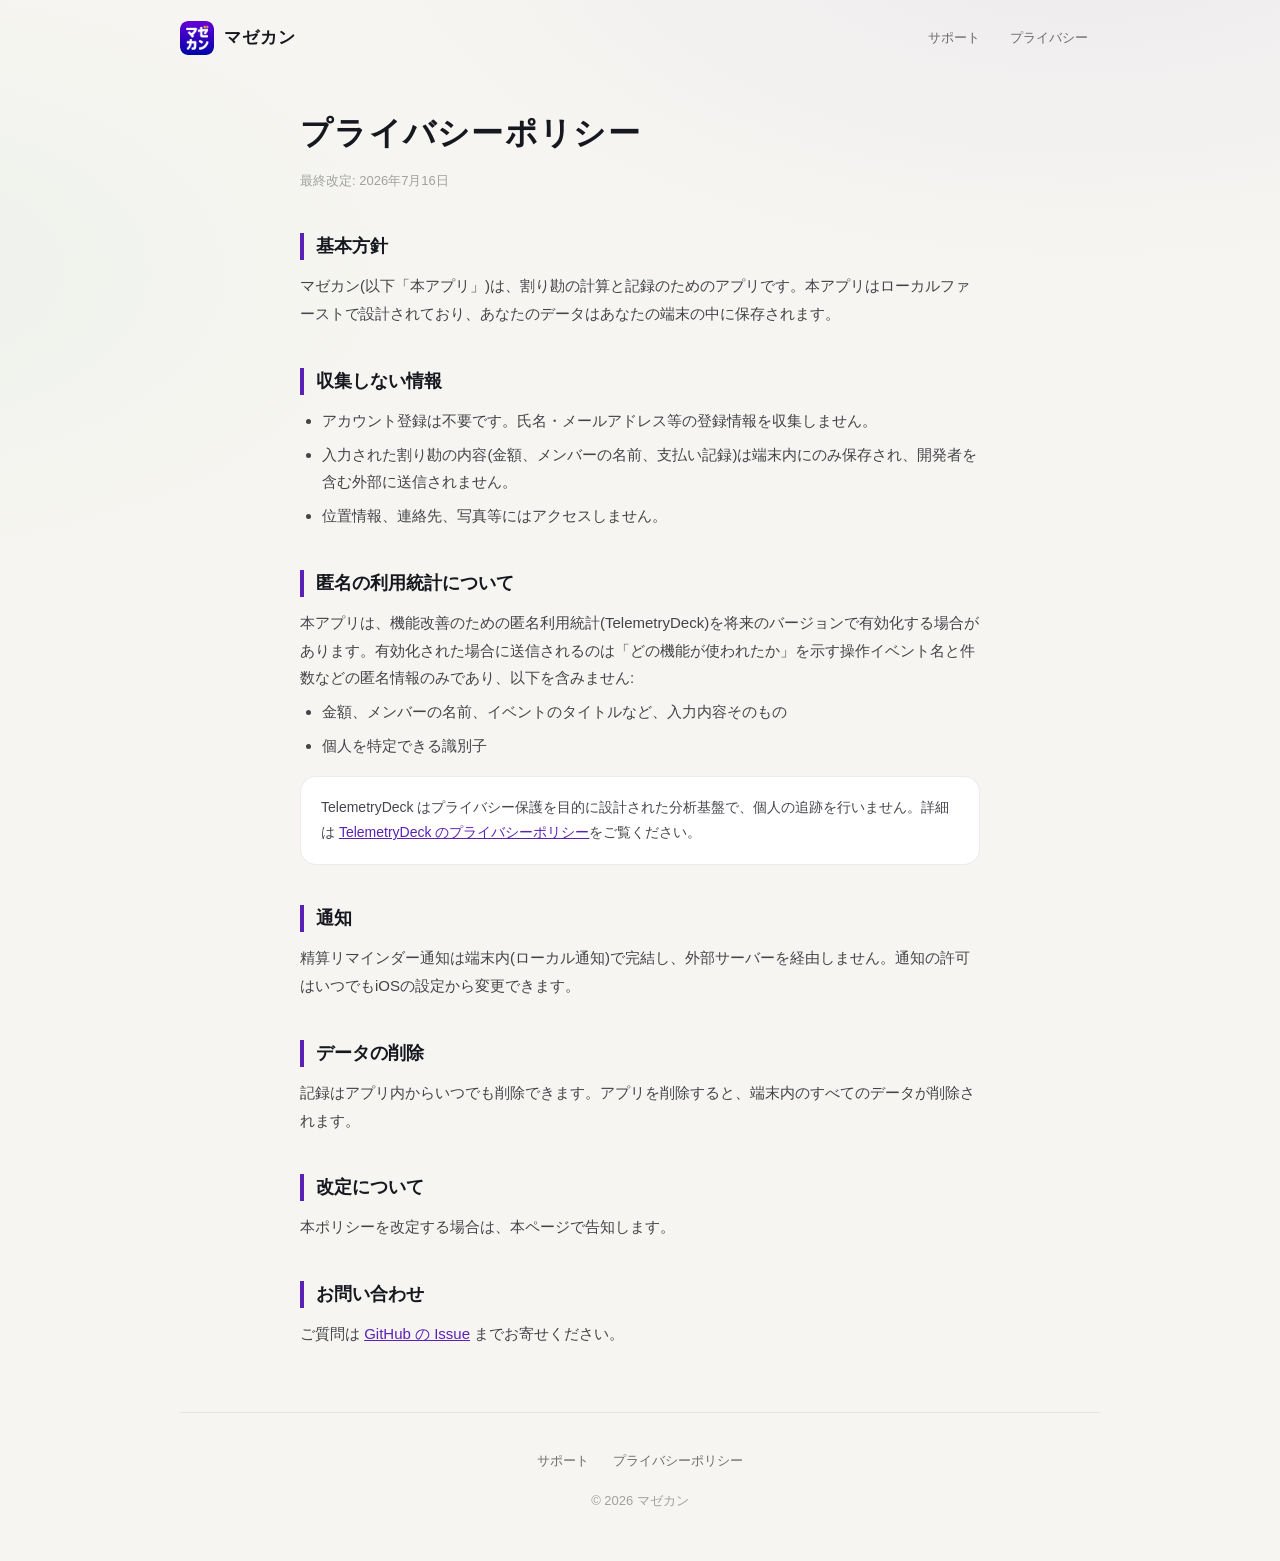
==== privacy.html @ 49daccd5 "公式サイト初版 (LP/プライバシーポリシー/サポート) Co-Authored-By: Claude Fable 5 <noreply@anthropic.com>" ====
<!DOCTYPE html>
<html lang="ja">
<head>
  <meta charset="utf-8">
  <meta name="viewport" content="width=device-width, initial-scale=1">
  <title>プライバシーポリシー — マゼカン</title>
  <link rel="icon" type="image/png" href="assets/favicon.png">
  <link rel="stylesheet" href="style.css">
</head>
<body>
  <div class="wrap">
    <header class="site-header">
      <img src="assets/icon-180.png" alt="" width="36" height="36">
      <span class="brand"><a href="index.html" style="color:inherit;text-decoration:none">マゼカン</a></span>
      <nav>
        <a href="support.html">サポート</a>
        <a href="privacy.html">プライバシー</a>
      </nav>
    </header>

    <main class="doc">
      <h1>プライバシーポリシー</h1>
      <p class="updated">最終改定: 2026年7月16日</p>

      <h2>基本方針</h2>
      <p>マゼカン(以下「本アプリ」)は、割り勘の計算と記録のためのアプリです。本アプリはローカルファーストで設計されており、あなたのデータはあなたの端末の中に保存されます。</p>

      <h2>収集しない情報</h2>
      <ul>
        <li>アカウント登録は不要です。氏名・メールアドレス等の登録情報を収集しません。</li>
        <li>入力された割り勘の内容(金額、メンバーの名前、支払い記録)は端末内にのみ保存され、開発者を含む外部に送信されません。</li>
        <li>位置情報、連絡先、写真等にはアクセスしません。</li>
      </ul>

      <h2>匿名の利用統計について</h2>
      <p>本アプリは、機能改善のための匿名利用統計(TelemetryDeck)を将来のバージョンで有効化する場合があります。有効化された場合に送信されるのは「どの機能が使われたか」を示す操作イベント名と件数などの匿名情報のみであり、以下を含みません:</p>
      <ul>
        <li>金額、メンバーの名前、イベントのタイトルなど、入力内容そのもの</li>
        <li>個人を特定できる識別子</li>
      </ul>
      <p class="card-note">TelemetryDeck はプライバシー保護を目的に設計された分析基盤で、個人の追跡を行いません。詳細は <a href="https://telemetrydeck.com/privacy" rel="noopener">TelemetryDeck のプライバシーポリシー</a>をご覧ください。</p>

      <h2>通知</h2>
      <p>精算リマインダー通知は端末内(ローカル通知)で完結し、外部サーバーを経由しません。通知の許可はいつでもiOSの設定から変更できます。</p>

      <h2>データの削除</h2>
      <p>記録はアプリ内からいつでも削除できます。アプリを削除すると、端末内のすべてのデータが削除されます。</p>

      <h2>改定について</h2>
      <p>本ポリシーを改定する場合は、本ページで告知します。</p>

      <h2>お問い合わせ</h2>
      <!-- TODO: 公開時に問い合わせ先を確定する (現在はGitHubリポジトリのIssueを案内) -->
      <p>ご質問は <a href="https://github.com/oboroge0/mazekan/issues" rel="noopener">GitHub の Issue</a> までお寄せください。</p>
    </main>

    <footer class="site-footer">
      <nav>
        <a href="support.html">サポート</a>
        <a href="privacy.html">プライバシーポリシー</a>
      </nav>
      <p>© 2026 マゼカン</p>
    </footer>
  </div>
</body>
</html>
---- style.css ----
/* ==========================================================
   マゼカン LP — デザイントークンはアプリ(docs/DESIGN.md)と同一
   背景 #F6F5F1 / インク #16181F / 現金 #1F9D63 / PayPay #F5254D
   カード #2E6BE6 / 振込 #E8930C / アクセント紫 #5B21B6 (アイコン由来)
   ========================================================== */
:root {
  --bg: #F6F5F1;
  --card: #FFFFFF;
  --ink: #16181F;
  --ink-soft: rgba(22, 24, 31, .62);
  --ink-faint: rgba(22, 24, 31, .38);
  --cash: #1F9D63;
  --paypay: #F5254D;
  --credit: #2E6BE6;
  --bank: #E8930C;
  --accent: #5B21B6;
  --line: rgba(22, 24, 31, .08);
  --radius-card: 20px;
  --font-body: "Hiragino Sans", "Hiragino Kaku Gothic ProN", "Yu Gothic", "Noto Sans JP", sans-serif;
  --font-display: "Hiragino Mincho ProN", "Yu Mincho", "Noto Serif JP", serif;
}

* { margin: 0; padding: 0; box-sizing: border-box; }

html { scroll-behavior: smooth; }

body {
  font-family: var(--font-body);
  background: var(--bg);
  color: var(--ink);
  line-height: 1.85;
  font-size: 16px;
  -webkit-font-smoothing: antialiased;
  /* さりげない紙のテクスチャ: 手段カラーを極薄でにじませる */
  background-image:
    radial-gradient(1200px 600px at 85% -10%, rgba(91, 33, 182, .05), transparent 60%),
    radial-gradient(900px 500px at -10% 30%, rgba(31, 157, 99, .04), transparent 60%);
  background-attachment: fixed;
}

.wrap {
  max-width: 960px;
  margin: 0 auto;
  padding: 0 20px;
}

/* ---------- header ---------- */
.site-header {
  display: flex;
  align-items: center;
  gap: 10px;
  padding: 20px 0 0;
}
.site-header img {
  width: 34px;
  height: 34px;
  border-radius: 8px;
}
.site-header .brand {
  font-weight: 700;
  font-size: 17px;
  letter-spacing: .06em;
}
.site-header nav {
  margin-left: auto;
  display: flex;
  gap: 6px;
}
.site-header nav a {
  color: var(--ink-soft);
  text-decoration: none;
  font-size: 13px;
  padding: 6px 12px;
  border-radius: 999px;
  transition: background .2s, color .2s;
}
.site-header nav a:hover {
  background: rgba(22, 24, 31, .06);
  color: var(--ink);
}

/* ---------- hero ---------- */
.hero {
  padding: 64px 0 48px;
  text-align: center;
}
.hero .app-icon {
  width: 96px;
  height: 96px;
  border-radius: 22px;
  box-shadow: 0 12px 32px rgba(91, 33, 182, .25);
  margin-bottom: 24px;
}
.hero h1 {
  font-family: var(--font-display);
  font-size: clamp(30px, 7.2vw, 52px);
  font-weight: 600;
  line-height: 1.5;
  letter-spacing: .04em;
}
.hero h1 .kicker {
  display: block;
  font-family: var(--font-body);
  font-size: clamp(13px, 3vw, 15px);
  font-weight: 600;
  letter-spacing: .3em;
  color: var(--accent);
  margin-bottom: 14px;
}
.hero .sub {
  margin: 20px auto 0;
  max-width: 34em;
  color: var(--ink-soft);
  font-size: clamp(14px, 3.6vw, 16px);
}
.hero .sub strong { color: var(--ink); font-weight: 600; }

/* 手段ピル (アプリの意匠) */
.pills {
  display: flex;
  flex-wrap: wrap;
  justify-content: center;
  gap: 8px;
  margin-top: 26px;
}
.pill {
  display: inline-block;
  padding: 5px 16px;
  border-radius: 999px;
  color: #fff;
  font-size: 13px;
  font-weight: 700;
  letter-spacing: .04em;
}
.pill.cash   { background: var(--cash); }
.pill.paypay { background: var(--paypay); }
.pill.credit { background: var(--credit); }
.pill.bank   { background: var(--bank); }
.pill.ghost {
  background: transparent;
  color: var(--ink-faint);
  border: 1px solid var(--line);
  font-weight: 500;
}

/* App Store バッジ枠 (近日公開プレースホルダ) */
.store-badge {
  display: inline-flex;
  align-items: center;
  gap: 12px;
  margin-top: 34px;
  padding: 12px 26px;
  border-radius: 14px;
  background: var(--ink);
  color: #fff;
  text-align: left;
  line-height: 1.3;
}
.store-badge .apple-mark { font-size: 26px; line-height: 1; }
.store-badge .small { display: block; font-size: 10px; opacity: .75; letter-spacing: .08em; }
.store-badge .big { display: block; font-size: 16px; font-weight: 700; letter-spacing: .02em; }
.store-note {
  display: block;
  margin-top: 10px;
  font-size: 12px;
  color: var(--ink-faint);
}

/* ---------- sections ---------- */
section { padding: 56px 0; }
.section-title {
  font-family: var(--font-display);
  font-size: clamp(22px, 5vw, 30px);
  font-weight: 600;
  letter-spacing: .05em;
  text-align: center;
  margin-bottom: 8px;
}
.section-lede {
  text-align: center;
  color: var(--ink-soft);
  font-size: 14px;
  margin-bottom: 36px;
}

/* 機能カード */
.features {
  display: grid;
  grid-template-columns: 1fr;
  gap: 16px;
}
@media (min-width: 640px) {
  .features { grid-template-columns: 1fr 1fr; }
}
.feature {
  background: var(--card);
  border-radius: var(--radius-card);
  padding: 28px 24px;
  border: 1px solid var(--line);
  box-shadow: 0 2px 10px rgba(22, 24, 31, .04);
}
.feature .tag {
  display: inline-block;
  font-size: 11px;
  font-weight: 700;
  letter-spacing: .12em;
  padding: 3px 12px;
  border-radius: 999px;
  margin-bottom: 14px;
}
.feature:nth-child(1) .tag { background: rgba(245, 37, 77, .1);  color: var(--paypay); }
.feature:nth-child(2) .tag { background: rgba(31, 157, 99, .1);  color: var(--cash); }
.feature:nth-child(3) .tag { background: rgba(46, 107, 230, .1); color: var(--credit); }
.feature:nth-child(4) .tag { background: rgba(232, 147, 12, .12); color: var(--bank); }
.feature h3 {
  font-size: 17px;
  font-weight: 700;
  margin-bottom: 8px;
  line-height: 1.6;
}
.feature p {
  font-size: 14px;
  color: var(--ink-soft);
}

/* 3ステップ */
.steps {
  display: grid;
  grid-template-columns: 1fr;
  gap: 12px;
  counter-reset: step;
}
@media (min-width: 640px) {
  .steps { grid-template-columns: 1fr 1fr 1fr; }
}
.step {
  background: var(--card);
  border: 1px solid var(--line);
  border-radius: var(--radius-card);
  padding: 22px 20px;
  position: relative;
}
.step::before {
  counter-increment: step;
  content: counter(step);
  display: inline-flex;
  align-items: center;
  justify-content: center;
  width: 30px;
  height: 30px;
  border-radius: 999px;
  background: var(--ink);
  color: var(--bg);
  font-weight: 700;
  font-size: 14px;
  margin-bottom: 12px;
}
.step h3 { font-size: 15px; font-weight: 700; margin-bottom: 4px; }
.step p { font-size: 13px; color: var(--ink-soft); }

/* スクリーンショット */
.shots {
  display: grid;
  grid-template-columns: 1fr;
  gap: 28px;
}
@media (min-width: 640px) {
  .shots { grid-template-columns: 1fr 1fr 1fr; gap: 20px; }
}
.shot { text-align: center; }
.shot img {
  width: 100%;
  max-width: 280px;
  border-radius: 28px;
  border: 1px solid var(--line);
  box-shadow: 0 16px 40px rgba(22, 24, 31, .12);
  display: block;
  margin: 0 auto;
}
.shot figcaption {
  margin-top: 14px;
  font-size: 13px;
  font-weight: 600;
  color: var(--ink-soft);
}

/* 安心セクション */
.trust {
  background: var(--card);
  border: 1px solid var(--line);
  border-radius: var(--radius-card);
  padding: 32px 24px;
  text-align: center;
}
.trust h2 {
  font-family: var(--font-display);
  font-size: 20px;
  font-weight: 600;
  margin-bottom: 10px;
}
.trust p {
  font-size: 14px;
  color: var(--ink-soft);
  max-width: 36em;
  margin: 0 auto;
}
.trust a { color: var(--accent); }

/* ---------- footer ---------- */
.site-footer {
  border-top: 1px solid var(--line);
  margin-top: 40px;
  padding: 36px 0 48px;
  text-align: center;
  font-size: 13px;
  color: var(--ink-faint);
}
.site-footer nav {
  display: flex;
  justify-content: center;
  flex-wrap: wrap;
  gap: 8px 24px;
  margin-bottom: 16px;
}
.site-footer a {
  color: var(--ink-soft);
  text-decoration: none;
}
.site-footer a:hover { text-decoration: underline; }

/* ---------- 下層ページ (プライバシー/サポート) ---------- */
.doc {
  max-width: 720px;
  margin: 0 auto;
  padding: 48px 20px 24px;
}
.doc h1 {
  font-family: var(--font-display);
  font-size: clamp(24px, 5.5vw, 32px);
  font-weight: 600;
  letter-spacing: .04em;
  margin-bottom: 6px;
}
.doc .updated {
  font-size: 13px;
  color: var(--ink-faint);
  margin-bottom: 36px;
}
.doc h2 {
  font-size: 18px;
  font-weight: 700;
  margin: 40px 0 12px;
  padding-left: 12px;
  border-left: 4px solid var(--accent);
  line-height: 1.5;
}
.doc p, .doc li {
  font-size: 15px;
  color: rgba(22, 24, 31, .8);
}
.doc ul { padding-left: 1.4em; }
.doc li { margin: 6px 0; }
.doc a { color: var(--accent); }
.doc .card-note {
  background: var(--card);
  border: 1px solid var(--line);
  border-radius: 16px;
  padding: 18px 20px;
  font-size: 14px;
  margin: 16px 0;
}

/* FAQ */
.faq-item {
  background: var(--card);
  border: 1px solid var(--line);
  border-radius: var(--radius-card);
  padding: 22px 24px;
  margin-bottom: 14px;
}
.faq-item h3 {
  font-size: 15px;
  font-weight: 700;
  margin-bottom: 6px;
}
.faq-item h3::before {
  content: "Q";
  display: inline-flex;
  align-items: center;
  justify-content: center;
  width: 24px;
  height: 24px;
  border-radius: 999px;
  background: var(--accent);
  color: #fff;
  font-size: 13px;
  margin-right: 10px;
}
.faq-item p {
  font-size: 14px;
  color: var(--ink-soft);
  padding-left: 34px;
}
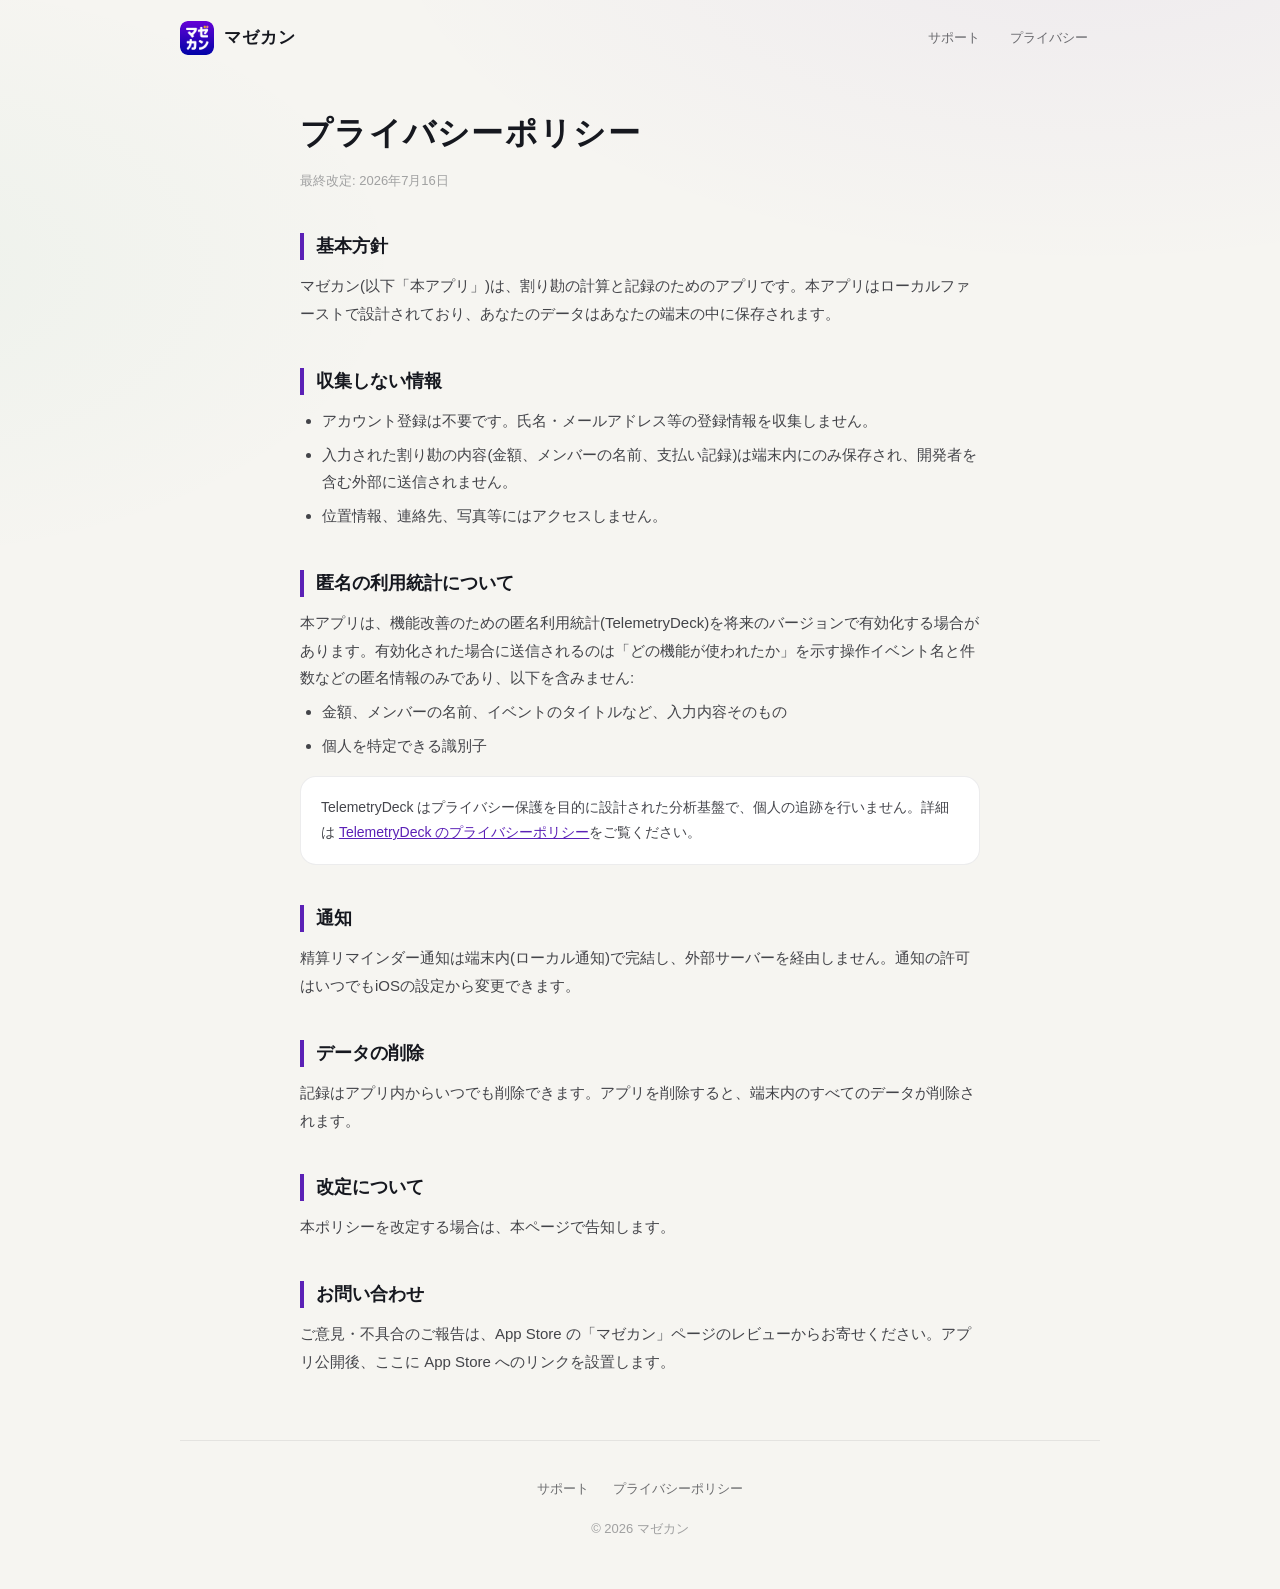
==== commit ef803602: "問い合わせ先をApp Storeレビュー誘導に変更 Co-Authored-By: Claude Fable 5 <noreply@anthropic.com>" ====
--- a/privacy.html
+++ b/privacy.html
@@ -50,8 +50,7 @@
       <p>本ポリシーを改定する場合は、本ページで告知します。</p>
 
       <h2>お問い合わせ</h2>
-      <!-- TODO: 公開時に問い合わせ先を確定する (現在はGitHubリポジトリのIssueを案内) -->
-      <p>ご質問は <a href="https://github.com/oboroge0/mazekan/issues" rel="noopener">GitHub の Issue</a> までお寄せください。</p>
+      <p>ご意見・不具合のご報告は、App Store の「マゼカン」ページのレビューからお寄せください。アプリ公開後、ここに App Store へのリンクを設置します。<!-- TODO: リリース後に App Store の製品ページURLへ差し替える --></p>
     </main>
 
     <footer class="site-footer">
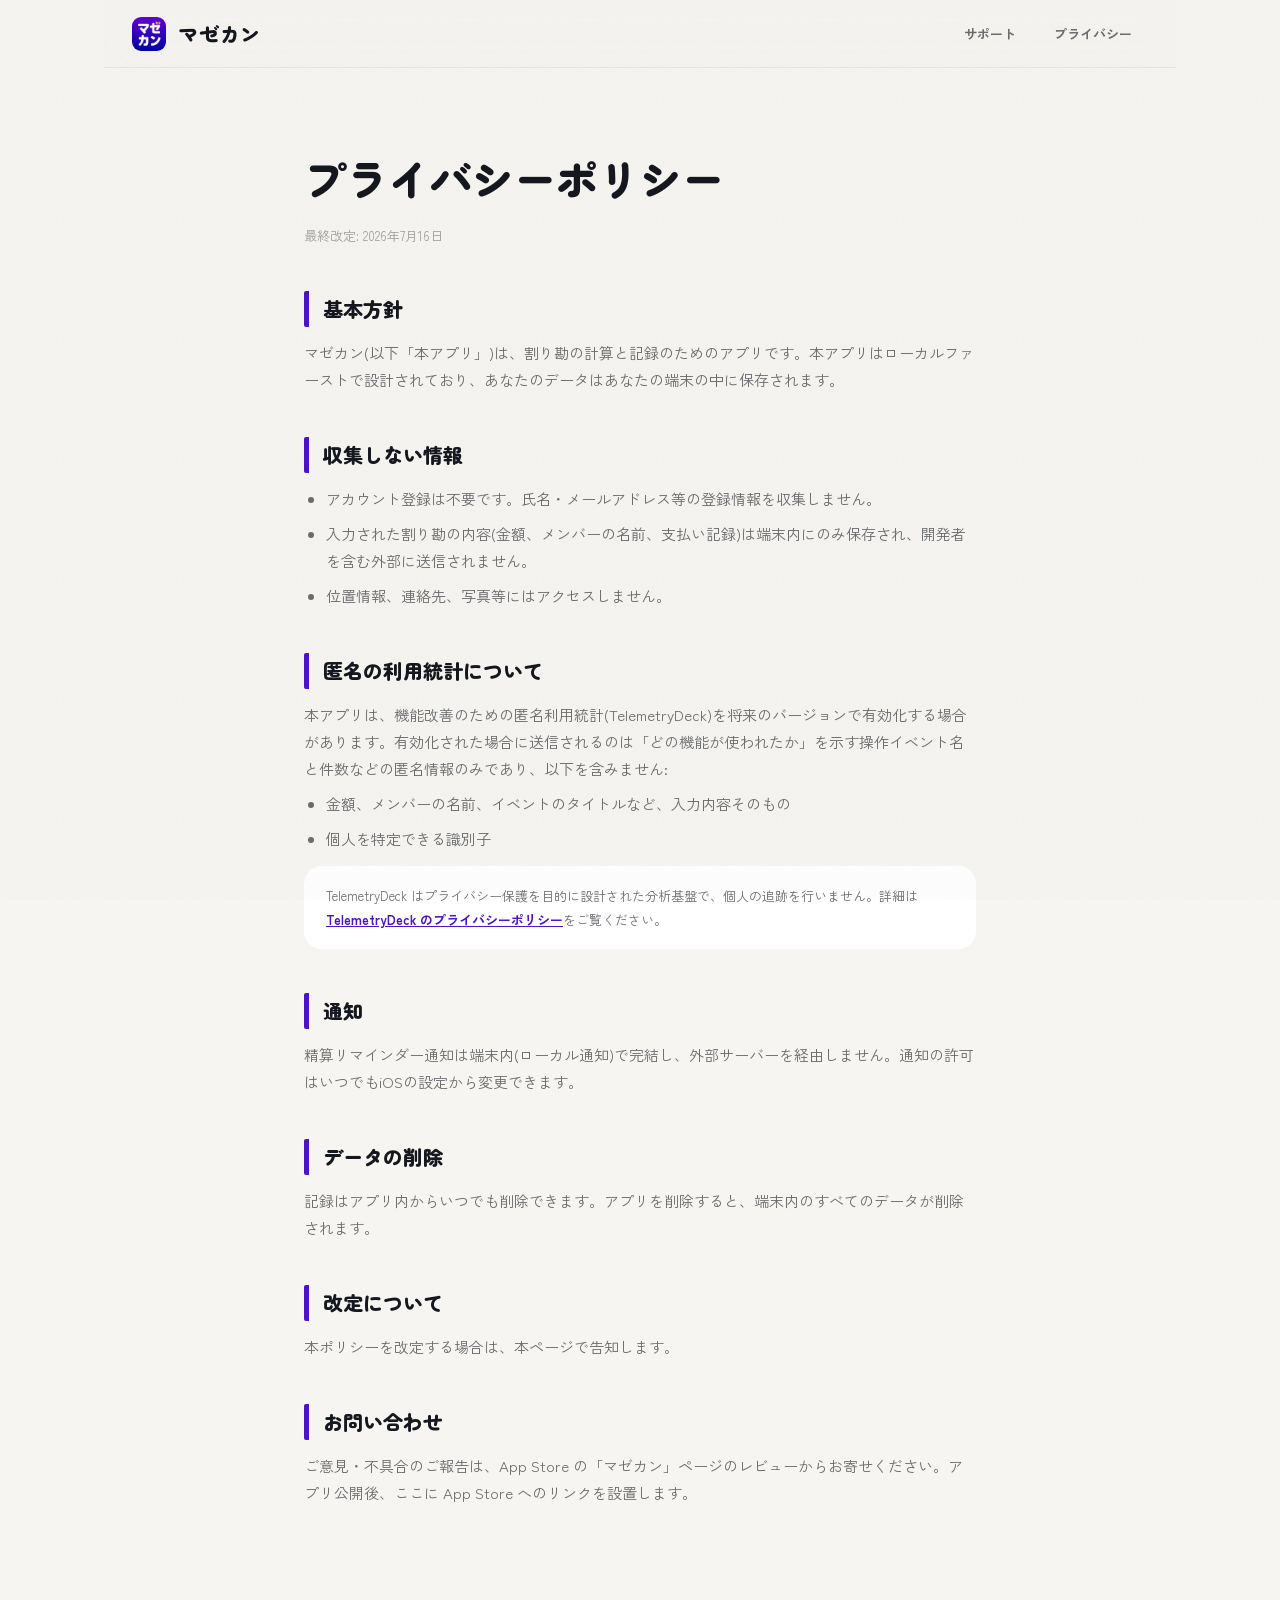
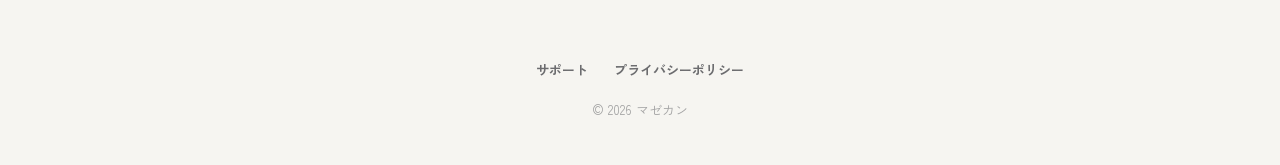
==== commit 68fbe2e4: "デザイン刷新 — 丸ゴシック×ピルモチーフのエディトリアルLP Co-Authored-By: Claude Fable 5 <noreply@anthropic.com>" ====
--- a/privacy.html
+++ b/privacy.html
@@ -5,6 +5,9 @@
   <meta name="viewport" content="width=device-width, initial-scale=1">
   <title>プライバシーポリシー — マゼカン</title>
   <link rel="icon" type="image/png" href="assets/favicon.png">
+  <link rel="preconnect" href="https://fonts.googleapis.com">
+  <link rel="preconnect" href="https://fonts.gstatic.com" crossorigin>
+  <link href="https://fonts.googleapis.com/css2?family=Zen+Maru+Gothic:wght@500;700;900&family=Zen+Kaku+Gothic+New:wght@400;500;700&display=swap" rel="stylesheet">
   <link rel="stylesheet" href="style.css">
 </head>
 <body>
--- a/style.css
+++ b/style.css
@@ -1,403 +1,437 @@
-/* ==========================================================
-   マゼカン LP — デザイントークンはアプリ(docs/DESIGN.md)と同一
-   背景 #F6F5F1 / インク #16181F / 現金 #1F9D63 / PayPay #F5254D
-   カード #2E6BE6 / 振込 #E8930C / アクセント紫 #5B21B6 (アイコン由来)
-   ========================================================== */
+/* ============================================================
+   マゼカン 公式サイト — 「丸く収まる」丸ゴシック・エディトリアル
+   cream基調 / ink文字 / 紫は唯一の強アクセント / ピル(チップ)モチーフ
+   ============================================================ */
+
 :root {
-  --bg: #F6F5F1;
-  --card: #FFFFFF;
+  --cream: #F6F5F1;
+  --cream-deep: #EFEDE6;
   --ink: #16181F;
   --ink-soft: rgba(22, 24, 31, .62);
   --ink-faint: rgba(22, 24, 31, .38);
+  --purple: #4A14C9;
+  --purple-deep: #38109A;
   --cash: #1F9D63;
   --paypay: #F5254D;
   --credit: #2E6BE6;
   --bank: #E8930C;
-  --accent: #5B21B6;
-  --line: rgba(22, 24, 31, .08);
-  --radius-card: 20px;
-  --font-body: "Hiragino Sans", "Hiragino Kaku Gothic ProN", "Yu Gothic", "Noto Sans JP", sans-serif;
-  --font-display: "Hiragino Mincho ProN", "Yu Mincho", "Noto Serif JP", serif;
+  --card: #FFFFFF;
+  --radius: 28px;
+  --font-display: "Zen Maru Gothic", "Hiragino Maru Gothic ProN", sans-serif;
+  --font-body: "Zen Kaku Gothic New", "Hiragino Sans", sans-serif;
 }
 
 * { margin: 0; padding: 0; box-sizing: border-box; }
-
 html { scroll-behavior: smooth; }
 
 body {
   font-family: var(--font-body);
-  background: var(--bg);
+  background: var(--cream);
   color: var(--ink);
-  line-height: 1.85;
-  font-size: 16px;
+  line-height: 1.8;
+  overflow-x: hidden;
   -webkit-font-smoothing: antialiased;
-  /* さりげない紙のテクスチャ: 手段カラーを極薄でにじませる */
-  background-image:
-    radial-gradient(1200px 600px at 85% -10%, rgba(91, 33, 182, .05), transparent 60%),
-    radial-gradient(900px 500px at -10% 30%, rgba(31, 157, 99, .04), transparent 60%);
-  background-attachment: fixed;
-}
-
-.wrap {
-  max-width: 960px;
-  margin: 0 auto;
-  padding: 0 20px;
-}
-
-/* ---------- header ---------- */
+}
+
+/* 紙のような粒子 */
+body::before {
+  content: "";
+  position: fixed; inset: 0;
+  pointer-events: none;
+  z-index: 999;
+  opacity: .5;
+  background-image: url("data:image/svg+xml,%3Csvg xmlns='http://www.w3.org/2000/svg' width='120' height='120'%3E%3Cfilter id='n'%3E%3CfeTurbulence type='fractalNoise' baseFrequency='.9' numOctaves='2'/%3E%3CfeColorMatrix values='0 0 0 0 0 0 0 0 0 0 0 0 0 0 0 0 0 0 .04 0'/%3E%3C/filter%3E%3Crect width='120' height='120' filter='url(%23n)'/%3E%3C/svg%3E");
+}
+
+::selection { background: var(--purple); color: #fff; }
+
+.wrap { max-width: 1120px; margin: 0 auto; padding: 0 24px; }
+
+/* ---------- ヘッダー ---------- */
 .site-header {
-  display: flex;
+  position: sticky; top: 0; z-index: 100;
+  display: flex; align-items: center; gap: 12px;
+  padding: 14px 28px;
+  background: rgba(246, 245, 241, .82);
+  backdrop-filter: blur(14px);
+  -webkit-backdrop-filter: blur(14px);
+  border-bottom: 1px solid rgba(22, 24, 31, .06);
+}
+.site-header img { width: 34px; height: 34px; border-radius: 9px; }
+.site-header .brand {
+  font-family: var(--font-display);
+  font-weight: 900; font-size: 20px; letter-spacing: .04em;
+}
+.site-header .brand a { color: inherit; text-decoration: none; }
+.site-header nav { margin-left: auto; display: flex; gap: 6px; }
+.site-header nav a {
+  color: var(--ink-soft); text-decoration: none;
+  font-size: 13px; font-weight: 700;
+  padding: 8px 16px; border-radius: 999px;
+  transition: background .2s, color .2s;
+}
+.site-header nav a:hover { background: var(--ink); color: var(--cream); }
+
+/* ---------- ヒーロー ---------- */
+.hero {
+  position: relative;
+  padding: 72px 0 0;
+  min-height: 86vh;
+  display: grid;
+  grid-template-columns: minmax(0, 1.05fr) minmax(0, .95fr);
   align-items: center;
-  gap: 10px;
-  padding: 20px 0 0;
-}
-.site-header img {
-  width: 34px;
-  height: 34px;
-  border-radius: 8px;
-}
-.site-header .brand {
-  font-weight: 700;
-  font-size: 17px;
-  letter-spacing: .06em;
-}
-.site-header nav {
-  margin-left: auto;
-  display: flex;
-  gap: 6px;
-}
-.site-header nav a {
+  gap: 24px;
+}
+@media (max-width: 860px) {
+  .hero { grid-template-columns: 1fr; min-height: auto; padding-top: 48px; text-align: center; }
+}
+
+/* 背景のドリフトするピル */
+.pill-field { position: absolute; inset: 0; overflow: visible; pointer-events: none; z-index: -1; }
+.pill-field span {
+  position: absolute; display: block;
+  width: 180px; height: 64px; border-radius: 999px;
+  opacity: .16; filter: blur(2px);
+  animation: drift 14s ease-in-out infinite alternate;
+}
+.pill-field .p1 { background: var(--cash);   top: 6%;  left: -4%;  transform: rotate(-24deg); animation-delay: 0s; }
+.pill-field .p2 { background: var(--paypay); top: 64%; left: 4%;   transform: rotate(18deg);  animation-delay: -3s; width: 130px; height: 48px; }
+.pill-field .p3 { background: var(--credit); top: 12%; right: 30%; transform: rotate(30deg);  animation-delay: -6s; width: 110px; height: 42px; }
+.pill-field .p4 { background: var(--bank);   bottom: 4%; right: 6%; transform: rotate(-14deg); animation-delay: -9s; }
+@keyframes drift {
+  from { translate: 0 0; }
+  to   { translate: 24px -30px; }
+}
+
+.hero-copy { position: relative; }
+.kicker {
+  display: inline-flex; align-items: center; gap: 8px;
+  font-size: 13px; font-weight: 700; letter-spacing: .12em;
+  color: var(--purple);
+  border: 1.5px solid currentColor;
+  padding: 7px 18px; border-radius: 999px;
+  margin-bottom: 28px;
+}
+.hero h1 {
+  font-family: var(--font-display);
+  font-weight: 900;
+  font-size: clamp(40px, 6.2vw, 72px);
+  line-height: 1.32;
+  letter-spacing: .01em;
+}
+/* 「丸く」に手描き風の円 */
+.maru { position: relative; white-space: nowrap; }
+.maru svg {
+  position: absolute; inset: -14% -8%;
+  width: 116%; height: 128%;
+  overflow: visible;
+}
+.maru svg ellipse {
+  fill: none; stroke: var(--purple); stroke-width: 5;
+  stroke-linecap: round;
+  stroke-dasharray: 640;
+  stroke-dashoffset: 640;
+  animation: draw 1.1s .9s cubic-bezier(.7, 0, .3, 1) forwards;
+}
+@keyframes draw { to { stroke-dashoffset: 0; } }
+
+.hero .sub {
+  margin-top: 26px;
+  font-size: 16px; color: var(--ink-soft);
+  max-width: 30em;
+}
+@media (max-width: 860px) { .hero .sub { margin-inline: auto; } }
+.hero .sub strong { color: var(--ink); font-weight: 700; }
+
+.chip-row { display: flex; flex-wrap: wrap; gap: 10px; margin-top: 26px; }
+@media (max-width: 860px) { .chip-row { justify-content: center; } }
+.chip {
+  font-size: 14px; font-weight: 700; color: #fff;
+  padding: 8px 20px; border-radius: 999px;
+  opacity: 0; translate: 0 14px;
+  animation: pop .5s cubic-bezier(.2, .9, .3, 1.4) forwards;
+}
+.chip.cash   { background: var(--cash);   animation-delay: .35s; }
+.chip.paypay { background: var(--paypay); animation-delay: .5s; }
+.chip.credit { background: var(--credit); animation-delay: .65s; }
+.chip.bank   { background: var(--bank);   animation-delay: .8s; }
+.chip.ghost  {
+  background: transparent; color: var(--ink-soft);
+  border: 1.5px dashed var(--ink-faint);
+  animation-delay: .95s;
+}
+@keyframes pop { to { opacity: 1; translate: 0 0; } }
+
+.cta-row { display: flex; align-items: center; gap: 18px; margin-top: 40px; flex-wrap: wrap; }
+@media (max-width: 860px) { .cta-row { justify-content: center; } }
+.store-badge {
+  display: inline-flex; align-items: center; gap: 12px;
+  background: var(--ink); color: var(--cream);
+  padding: 13px 26px; border-radius: 16px;
+  text-decoration: none;
+  transition: transform .25s cubic-bezier(.2, .9, .3, 1.4), box-shadow .25s;
+  box-shadow: 0 14px 32px -14px rgba(22, 24, 31, .5);
+}
+.store-badge:hover { transform: translateY(-3px) rotate(-1deg); box-shadow: 0 22px 40px -14px rgba(22, 24, 31, .55); }
+.store-badge .apple-mark { font-size: 27px; line-height: 1; }
+.store-badge .small { display: block; font-size: 10px; opacity: .7; letter-spacing: .1em; }
+.store-badge .big { display: block; font-size: 16px; font-weight: 800; font-family: var(--font-display); }
+.cta-ghost {
+  font-size: 14px; font-weight: 700; color: var(--ink);
+  text-decoration: none; padding: 12px 8px;
+  border-bottom: 2px solid var(--purple);
+  transition: color .2s;
+}
+.cta-ghost:hover { color: var(--purple); }
+
+/* ヒーローの浮遊フォン */
+.hero-visual { position: relative; display: flex; justify-content: center; }
+.hero-visual img {
+  width: min(400px, 82%);
+  border-radius: 32px;
+  animation: bob 5.5s ease-in-out infinite;
+  filter: drop-shadow(0 40px 50px rgba(22, 24, 31, .28));
+}
+@keyframes bob {
+  0%, 100% { transform: translateY(0) rotate(2.5deg); }
+  50%      { transform: translateY(-18px) rotate(1deg); }
+}
+
+/* ---------- マーキー ---------- */
+.marquee {
+  margin-top: 60px;
+  border-block: 1.5px solid rgba(22, 24, 31, .1);
+  padding: 16px 0;
+  overflow: hidden;
+  white-space: nowrap;
+  background: var(--card);
+}
+.marquee-track {
+  display: inline-block;
+  animation: scroll 26s linear infinite;
+}
+.marquee-track span {
+  font-family: var(--font-display);
+  font-weight: 700; font-size: 15px;
   color: var(--ink-soft);
-  text-decoration: none;
-  font-size: 13px;
-  padding: 6px 12px;
-  border-radius: 999px;
-  transition: background .2s, color .2s;
-}
-.site-header nav a:hover {
-  background: rgba(22, 24, 31, .06);
-  color: var(--ink);
-}
-
-/* ---------- hero ---------- */
-.hero {
-  padding: 64px 0 48px;
-  text-align: center;
-}
-.hero .app-icon {
-  width: 96px;
-  height: 96px;
-  border-radius: 22px;
-  box-shadow: 0 12px 32px rgba(91, 33, 182, .25);
-  margin-bottom: 24px;
-}
-.hero h1 {
-  font-family: var(--font-display);
-  font-size: clamp(30px, 7.2vw, 52px);
-  font-weight: 600;
-  line-height: 1.5;
-  letter-spacing: .04em;
-}
-.hero h1 .kicker {
-  display: block;
-  font-family: var(--font-body);
-  font-size: clamp(13px, 3vw, 15px);
-  font-weight: 600;
-  letter-spacing: .3em;
-  color: var(--accent);
+  margin: 0 26px;
+}
+.marquee-track b { color: var(--purple); font-weight: 900; }
+@keyframes scroll { to { transform: translateX(-50%); } }
+
+/* ---------- セクション共通 ---------- */
+section { padding: 96px 0; }
+.section-title {
+  font-family: var(--font-display);
+  font-weight: 900;
+  font-size: clamp(30px, 4.4vw, 46px);
+  line-height: 1.4;
   margin-bottom: 14px;
 }
-.hero .sub {
-  margin: 20px auto 0;
-  max-width: 34em;
-  color: var(--ink-soft);
-  font-size: clamp(14px, 3.6vw, 16px);
-}
-.hero .sub strong { color: var(--ink); font-weight: 600; }
-
-/* 手段ピル (アプリの意匠) */
-.pills {
-  display: flex;
-  flex-wrap: wrap;
-  justify-content: center;
-  gap: 8px;
-  margin-top: 26px;
-}
-.pill {
-  display: inline-block;
-  padding: 5px 16px;
-  border-radius: 999px;
-  color: #fff;
-  font-size: 13px;
-  font-weight: 700;
-  letter-spacing: .04em;
-}
-.pill.cash   { background: var(--cash); }
-.pill.paypay { background: var(--paypay); }
-.pill.credit { background: var(--credit); }
-.pill.bank   { background: var(--bank); }
-.pill.ghost {
-  background: transparent;
-  color: var(--ink-faint);
-  border: 1px solid var(--line);
-  font-weight: 500;
-}
-
-/* App Store バッジ枠 (近日公開プレースホルダ) */
-.store-badge {
-  display: inline-flex;
-  align-items: center;
-  gap: 12px;
-  margin-top: 34px;
-  padding: 12px 26px;
-  border-radius: 14px;
-  background: var(--ink);
-  color: #fff;
-  text-align: left;
-  line-height: 1.3;
-}
-.store-badge .apple-mark { font-size: 26px; line-height: 1; }
-.store-badge .small { display: block; font-size: 10px; opacity: .75; letter-spacing: .08em; }
-.store-badge .big { display: block; font-size: 16px; font-weight: 700; letter-spacing: .02em; }
-.store-note {
-  display: block;
-  margin-top: 10px;
-  font-size: 12px;
-  color: var(--ink-faint);
-}
-
-/* ---------- sections ---------- */
-section { padding: 56px 0; }
-.section-title {
-  font-family: var(--font-display);
-  font-size: clamp(22px, 5vw, 30px);
-  font-weight: 600;
-  letter-spacing: .05em;
-  text-align: center;
-  margin-bottom: 8px;
-}
-.section-lede {
-  text-align: center;
-  color: var(--ink-soft);
-  font-size: 14px;
-  margin-bottom: 36px;
-}
-
-/* 機能カード */
+.section-title .accent { color: var(--purple); }
+.section-lede { color: var(--ink-soft); font-size: 15px; max-width: 36em; margin-bottom: 48px; }
+
+/* スクロールリビール */
+.reveal { opacity: 0; translate: 0 34px; transition: opacity .8s ease, translate .8s cubic-bezier(.2, .8, .2, 1); }
+.reveal.in { opacity: 1; translate: 0 0; }
+
+/* ---------- 特徴カード ---------- */
 .features {
   display: grid;
-  grid-template-columns: 1fr;
-  gap: 16px;
-}
-@media (min-width: 640px) {
-  .features { grid-template-columns: 1fr 1fr; }
-}
+  grid-template-columns: repeat(2, 1fr);
+  gap: 22px;
+}
+@media (max-width: 720px) { .features { grid-template-columns: 1fr; } }
 .feature {
   background: var(--card);
-  border-radius: var(--radius-card);
-  padding: 28px 24px;
-  border: 1px solid var(--line);
-  box-shadow: 0 2px 10px rgba(22, 24, 31, .04);
-}
+  border-radius: var(--radius);
+  padding: 38px 34px;
+  position: relative;
+  overflow: hidden;
+  transition: transform .3s cubic-bezier(.2, .8, .2, 1), box-shadow .3s;
+}
+.feature:hover { transform: translateY(-6px) rotate(-.4deg); box-shadow: 0 30px 50px -30px rgba(22, 24, 31, .3); }
+.feature::after {
+  content: "";
+  position: absolute; right: -46px; bottom: -46px;
+  width: 130px; height: 130px; border-radius: 999px;
+  opacity: .1;
+}
+.feature:nth-child(1)::after { background: var(--paypay); }
+.feature:nth-child(2)::after { background: var(--cash); }
+.feature:nth-child(3)::after { background: var(--credit); }
+.feature:nth-child(4)::after { background: var(--bank); }
 .feature .tag {
   display: inline-block;
-  font-size: 11px;
-  font-weight: 700;
-  letter-spacing: .12em;
-  padding: 3px 12px;
-  border-radius: 999px;
-  margin-bottom: 14px;
-}
-.feature:nth-child(1) .tag { background: rgba(245, 37, 77, .1);  color: var(--paypay); }
-.feature:nth-child(2) .tag { background: rgba(31, 157, 99, .1);  color: var(--cash); }
-.feature:nth-child(3) .tag { background: rgba(46, 107, 230, .1); color: var(--credit); }
-.feature:nth-child(4) .tag { background: rgba(232, 147, 12, .12); color: var(--bank); }
+  font-size: 12px; font-weight: 800; letter-spacing: .06em;
+  padding: 6px 16px; border-radius: 999px;
+  margin-bottom: 20px; color: #fff;
+}
+.feature:nth-child(1) .tag { background: var(--paypay); }
+.feature:nth-child(2) .tag { background: var(--cash); }
+.feature:nth-child(3) .tag { background: var(--credit); }
+.feature:nth-child(4) .tag { background: var(--bank); }
 .feature h3 {
-  font-size: 17px;
-  font-weight: 700;
+  font-family: var(--font-display);
+  font-weight: 900; font-size: 21px; margin-bottom: 10px;
+}
+.feature p { font-size: 14px; color: var(--ink-soft); }
+
+/* ---------- 体験デモカード ---------- */
+.demo-band { background: var(--purple); border-radius: 40px; color: #fff; padding: 84px 0; }
+.demo-band .wrap { display: grid; grid-template-columns: 1fr 1fr; gap: 48px; align-items: center; }
+@media (max-width: 860px) { .demo-band .wrap { grid-template-columns: 1fr; } }
+.demo-band .section-title { color: #fff; }
+.demo-band .section-lede { color: rgba(255, 255, 255, .75); margin-bottom: 0; }
+.demo-note { font-size: 13px; color: rgba(255,255,255,.6); margin-top: 18px; }
+
+.demo-card {
+  background: var(--card);
+  color: var(--ink);
+  border-radius: 24px;
+  padding: 26px;
+  box-shadow: 0 40px 70px -30px rgba(0, 0, 0, .5);
+  rotate: 1.6deg;
+}
+.demo-card h4 { font-family: var(--font-display); font-weight: 900; font-size: 17px; margin-bottom: 16px; }
+.demo-row {
+  display: flex; align-items: center; gap: 12px;
+  padding: 16px; border-radius: 16px;
+  background: var(--cream);
+  margin-bottom: 12px;
+  transition: opacity .3s;
+}
+.demo-row .who { font-weight: 700; font-size: 14px; flex: 1; min-width: 0; }
+.demo-row .pay {
+  font-size: 12px; font-weight: 800; color: #fff;
+  padding: 4px 12px; border-radius: 999px;
+}
+.demo-row .pay.paypay { background: var(--paypay); }
+.demo-row .pay.cash { background: var(--cash); }
+.demo-row .amount { font-weight: 900; font-family: var(--font-display); }
+.demo-row button {
+  font-family: var(--font-body);
+  font-size: 13px; font-weight: 800;
+  border: 1.5px solid var(--ink-faint);
+  background: transparent; color: var(--ink);
+  padding: 8px 16px; border-radius: 999px;
+  cursor: pointer;
+  transition: all .25s cubic-bezier(.2, .9, .3, 1.5);
+}
+.demo-row button:hover { border-color: var(--ink); }
+.demo-row.done { opacity: .55; }
+.demo-row.done .who { text-decoration: line-through; }
+.demo-row.done button {
+  background: var(--cash); border-color: var(--cash); color: #fff;
+  transform: scale(1.05);
+}
+.demo-fin {
+  text-align: center;
+  font-family: var(--font-display);
+  font-weight: 900; font-size: 17px;
+  color: var(--cash);
+  padding: 8px 0 2px;
+  opacity: 0; scale: .8;
+  transition: opacity .5s .15s, scale .5s .15s cubic-bezier(.2, .9, .3, 1.6);
+}
+.demo-fin.show { opacity: 1; scale: 1; }
+
+/* ---------- ギャラリー ---------- */
+.gallery {
+  display: flex; gap: 26px;
+  overflow-x: auto;
+  padding: 20px 4px 36px;
+  scroll-snap-type: x mandatory;
+  scrollbar-width: none;
+}
+.gallery::-webkit-scrollbar { display: none; }
+.gallery img {
+  width: min(320px, 74vw);
+  border-radius: 28px;
+  scroll-snap-align: center;
+  flex-shrink: 0;
+  box-shadow: 0 30px 50px -26px rgba(22, 24, 31, .35);
+  transition: transform .35s cubic-bezier(.2, .8, .2, 1);
+}
+.gallery img:nth-child(odd) { rotate: -1.4deg; }
+.gallery img:nth-child(even) { rotate: 1.4deg; }
+.gallery img:hover { transform: translateY(-10px) rotate(0deg); }
+
+/* ---------- 安心バンド ---------- */
+.trust {
+  background: var(--ink);
+  color: var(--cream);
+  border-radius: 40px;
+  padding: 76px 48px;
+  text-align: center;
+  position: relative;
+  overflow: hidden;
+}
+.trust::before, .trust::after {
+  content: "";
+  position: absolute; border-radius: 999px; opacity: .12;
+}
+.trust::before { width: 260px; height: 90px; background: var(--cash); top: -30px; left: -60px; rotate: -18deg; }
+.trust::after { width: 220px; height: 80px; background: var(--credit); bottom: -26px; right: -50px; rotate: 14deg; }
+.trust h2 {
+  font-family: var(--font-display);
+  font-weight: 900; font-size: clamp(24px, 3.4vw, 34px);
+  margin-bottom: 16px;
+}
+.trust p { color: rgba(246, 245, 241, .72); font-size: 15px; max-width: 38em; margin: 0 auto; }
+.trust a { color: #fff; font-weight: 700; }
+
+/* ---------- フッター ---------- */
+.site-footer {
+  padding: 56px 0 44px;
+  text-align: center;
+  color: var(--ink-faint);
+  font-size: 13px;
+}
+.site-footer nav { display: flex; justify-content: center; gap: 26px; margin-bottom: 16px; }
+.site-footer a { color: var(--ink-soft); text-decoration: none; font-weight: 700; }
+.site-footer a:hover { color: var(--purple); }
+
+/* ---------- 下層ページ (privacy / support) ---------- */
+.doc { max-width: 720px; margin: 0 auto; padding: 72px 24px 96px; }
+.doc h1 {
+  font-family: var(--font-display);
+  font-weight: 900; font-size: clamp(30px, 4.4vw, 42px);
   margin-bottom: 8px;
-  line-height: 1.6;
-}
-.feature p {
-  font-size: 14px;
-  color: var(--ink-soft);
-}
-
-/* 3ステップ */
-.steps {
-  display: grid;
-  grid-template-columns: 1fr;
-  gap: 12px;
-  counter-reset: step;
-}
-@media (min-width: 640px) {
-  .steps { grid-template-columns: 1fr 1fr 1fr; }
-}
-.step {
-  background: var(--card);
-  border: 1px solid var(--line);
-  border-radius: var(--radius-card);
-  padding: 22px 20px;
-  position: relative;
-}
-.step::before {
-  counter-increment: step;
-  content: counter(step);
-  display: inline-flex;
-  align-items: center;
-  justify-content: center;
-  width: 30px;
-  height: 30px;
-  border-radius: 999px;
-  background: var(--ink);
-  color: var(--bg);
-  font-weight: 700;
-  font-size: 14px;
-  margin-bottom: 12px;
-}
-.step h3 { font-size: 15px; font-weight: 700; margin-bottom: 4px; }
-.step p { font-size: 13px; color: var(--ink-soft); }
-
-/* スクリーンショット */
-.shots {
-  display: grid;
-  grid-template-columns: 1fr;
-  gap: 28px;
-}
-@media (min-width: 640px) {
-  .shots { grid-template-columns: 1fr 1fr 1fr; gap: 20px; }
-}
-.shot { text-align: center; }
-.shot img {
-  width: 100%;
-  max-width: 280px;
-  border-radius: 28px;
-  border: 1px solid var(--line);
-  box-shadow: 0 16px 40px rgba(22, 24, 31, .12);
-  display: block;
-  margin: 0 auto;
-}
-.shot figcaption {
+}
+.doc .updated { color: var(--ink-faint); font-size: 13px; margin-bottom: 44px; }
+.doc h2 {
+  font-family: var(--font-display);
+  font-weight: 900; font-size: 20px;
+  margin: 44px 0 12px;
+  padding-left: 14px;
+  border-left: 5px solid var(--purple);
+  border-radius: 2px;
+}
+.doc p, .doc li { font-size: 15px; color: var(--ink-soft); }
+.doc ul { padding-left: 1.4em; }
+.doc li { margin: 8px 0; }
+.doc a { color: var(--purple); font-weight: 700; }
+.doc .card-note {
+  background: var(--card); border-radius: 18px;
+  padding: 18px 22px; font-size: 13px;
   margin-top: 14px;
-  font-size: 13px;
-  font-weight: 600;
-  color: var(--ink-soft);
-}
-
-/* 安心セクション */
-.trust {
-  background: var(--card);
-  border: 1px solid var(--line);
-  border-radius: var(--radius-card);
-  padding: 32px 24px;
-  text-align: center;
-}
-.trust h2 {
-  font-family: var(--font-display);
-  font-size: 20px;
-  font-weight: 600;
-  margin-bottom: 10px;
-}
-.trust p {
-  font-size: 14px;
-  color: var(--ink-soft);
-  max-width: 36em;
-  margin: 0 auto;
-}
-.trust a { color: var(--accent); }
-
-/* ---------- footer ---------- */
-.site-footer {
-  border-top: 1px solid var(--line);
-  margin-top: 40px;
-  padding: 36px 0 48px;
-  text-align: center;
-  font-size: 13px;
-  color: var(--ink-faint);
-}
-.site-footer nav {
-  display: flex;
-  justify-content: center;
-  flex-wrap: wrap;
-  gap: 8px 24px;
-  margin-bottom: 16px;
-}
-.site-footer a {
-  color: var(--ink-soft);
-  text-decoration: none;
-}
-.site-footer a:hover { text-decoration: underline; }
-
-/* ---------- 下層ページ (プライバシー/サポート) ---------- */
-.doc {
-  max-width: 720px;
-  margin: 0 auto;
-  padding: 48px 20px 24px;
-}
-.doc h1 {
-  font-family: var(--font-display);
-  font-size: clamp(24px, 5.5vw, 32px);
-  font-weight: 600;
-  letter-spacing: .04em;
-  margin-bottom: 6px;
-}
-.doc .updated {
-  font-size: 13px;
-  color: var(--ink-faint);
-  margin-bottom: 36px;
-}
-.doc h2 {
-  font-size: 18px;
-  font-weight: 700;
-  margin: 40px 0 12px;
-  padding-left: 12px;
-  border-left: 4px solid var(--accent);
-  line-height: 1.5;
-}
-.doc p, .doc li {
-  font-size: 15px;
-  color: rgba(22, 24, 31, .8);
-}
-.doc ul { padding-left: 1.4em; }
-.doc li { margin: 6px 0; }
-.doc a { color: var(--accent); }
-.doc .card-note {
-  background: var(--card);
-  border: 1px solid var(--line);
-  border-radius: 16px;
-  padding: 18px 20px;
-  font-size: 14px;
-  margin: 16px 0;
-}
-
-/* FAQ */
+}
 .faq-item {
   background: var(--card);
-  border: 1px solid var(--line);
-  border-radius: var(--radius-card);
-  padding: 22px 24px;
-  margin-bottom: 14px;
+  border-radius: 20px;
+  padding: 26px 28px;
+  margin-bottom: 16px;
 }
 .faq-item h3 {
-  font-size: 15px;
-  font-weight: 700;
-  margin-bottom: 6px;
-}
-.faq-item h3::before {
-  content: "Q";
-  display: inline-flex;
-  align-items: center;
-  justify-content: center;
-  width: 24px;
-  height: 24px;
-  border-radius: 999px;
-  background: var(--accent);
-  color: #fff;
-  font-size: 13px;
-  margin-right: 10px;
-}
-.faq-item p {
-  font-size: 14px;
-  color: var(--ink-soft);
-  padding-left: 34px;
-}
+  font-family: var(--font-display);
+  font-weight: 900; font-size: 16px; margin-bottom: 8px;
+}
+.faq-item h3::before { content: "Q. "; color: var(--purple); }
+.faq-item p { font-size: 14px; color: var(--ink-soft); }
+
+/* ---------- モーション配慮 ---------- */
+@media (prefers-reduced-motion: reduce) {
+  *, *::before, *::after { animation: none !important; transition: none !important; }
+  .reveal { opacity: 1; translate: 0 0; }
+}
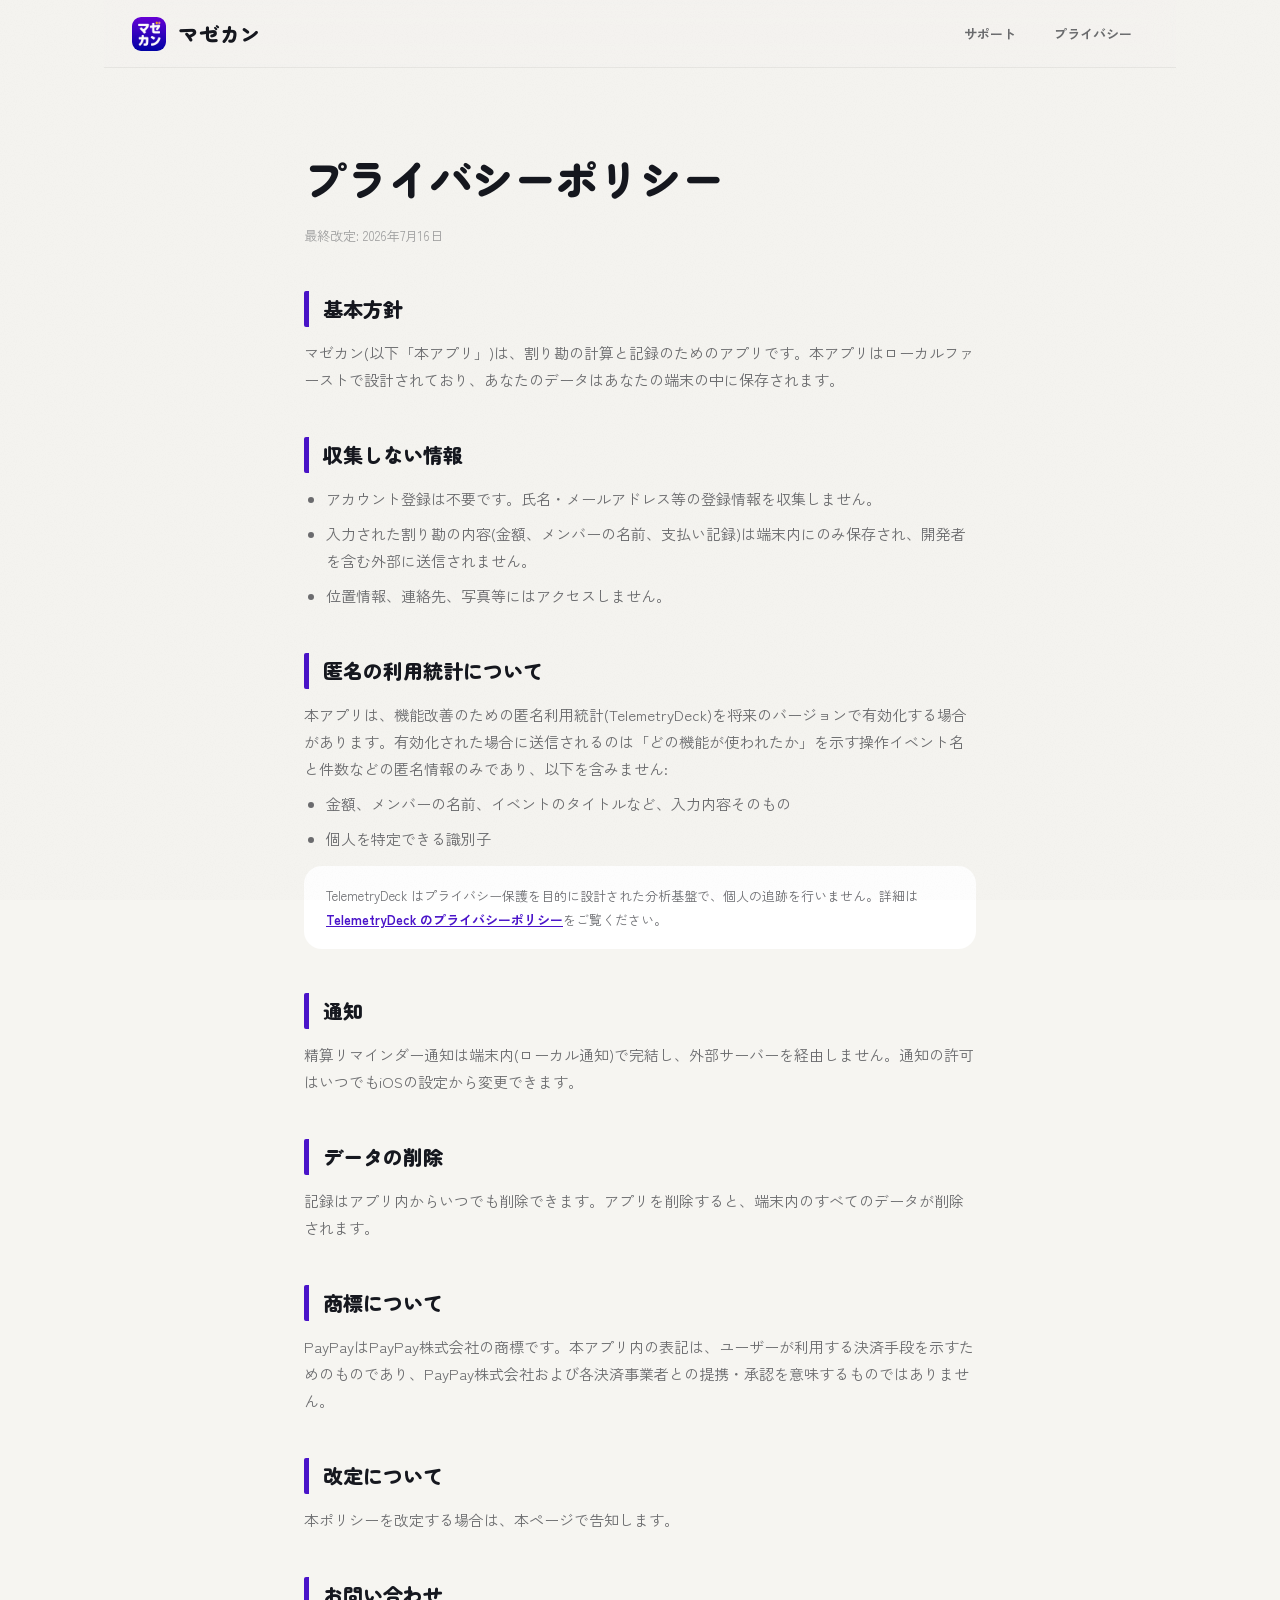
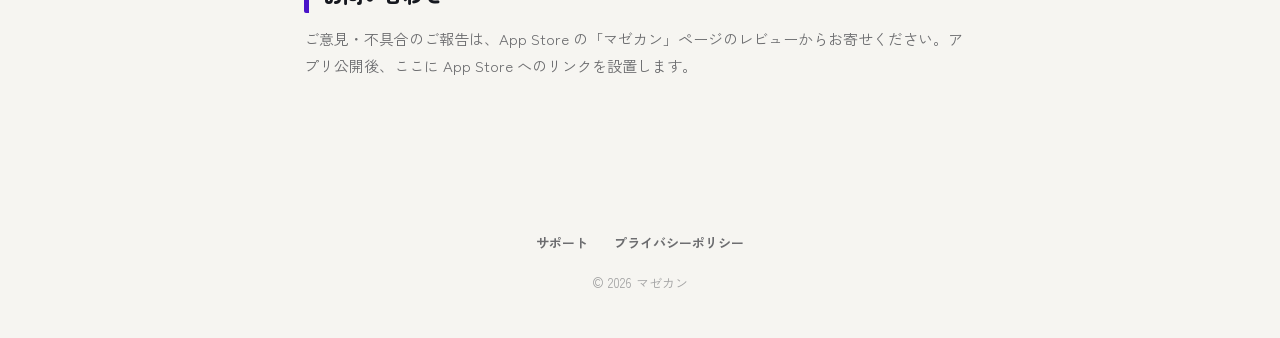
==== commit a1536339: "PayPay商標の帰属表記を追加" ====
--- a/privacy.html
+++ b/privacy.html
@@ -49,6 +49,9 @@
       <h2>データの削除</h2>
       <p>記録はアプリ内からいつでも削除できます。アプリを削除すると、端末内のすべてのデータが削除されます。</p>
 
+      <h2>商標について</h2>
+      <p>PayPayはPayPay株式会社の商標です。本アプリ内の表記は、ユーザーが利用する決済手段を示すためのものであり、PayPay株式会社および各決済事業者との提携・承認を意味するものではありません。</p>
+
       <h2>改定について</h2>
       <p>本ポリシーを改定する場合は、本ページで告知します。</p>
 
--- a/style.css
+++ b/style.css
@@ -391,6 +391,7 @@
 .site-footer nav { display: flex; justify-content: center; gap: 26px; margin-bottom: 16px; }
 .site-footer a { color: var(--ink-soft); text-decoration: none; font-weight: 700; }
 .site-footer a:hover { color: var(--purple); }
+.site-footer .legal-note { font-size: 11px; color: var(--ink-faint); max-width: 46em; margin: 10px auto 0; }
 
 /* ---------- 下層ページ (privacy / support) ---------- */
 .doc { max-width: 720px; margin: 0 auto; padding: 72px 24px 96px; }
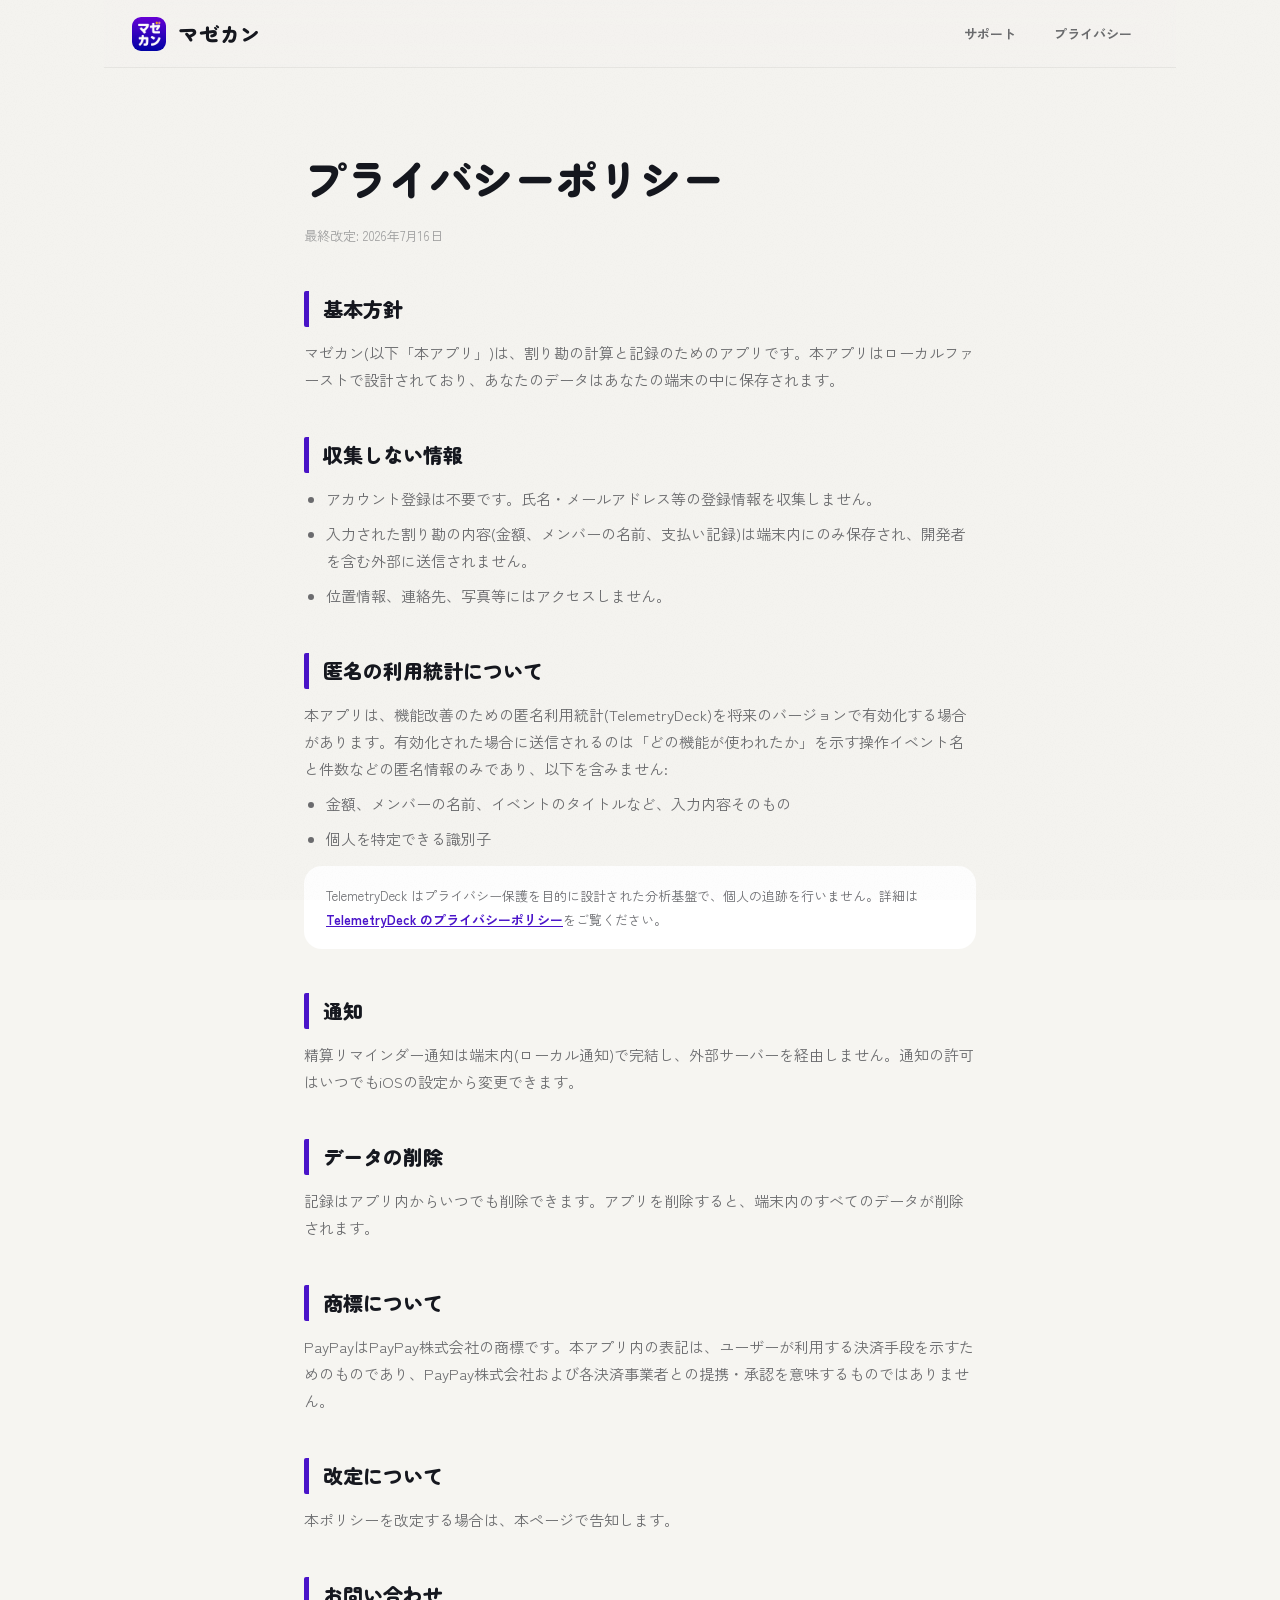
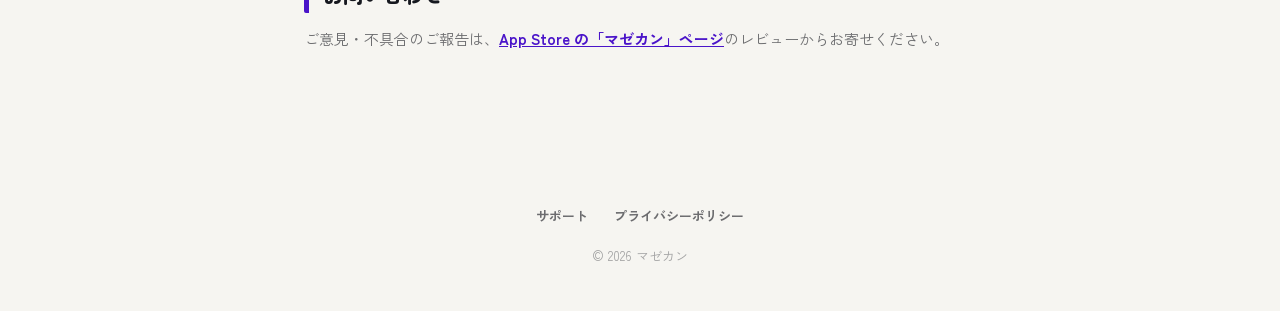
==== commit 74b9668f: "site: App Store 公開に伴いストアリンクを実URL (id6791654675) に差し替え Co-Authored-By: Claude Fable 5 <noreply@anthro" ====
--- a/privacy.html
+++ b/privacy.html
@@ -56,7 +56,7 @@
       <p>本ポリシーを改定する場合は、本ページで告知します。</p>
 
       <h2>お問い合わせ</h2>
-      <p>ご意見・不具合のご報告は、App Store の「マゼカン」ページのレビューからお寄せください。アプリ公開後、ここに App Store へのリンクを設置します。<!-- TODO: リリース後に App Store の製品ページURLへ差し替える --></p>
+      <p>ご意見・不具合のご報告は、<a href="https://apps.apple.com/jp/app/id6791654675">App Store の「マゼカン」ページ</a>のレビューからお寄せください。</p>
     </main>
 
     <footer class="site-footer">
